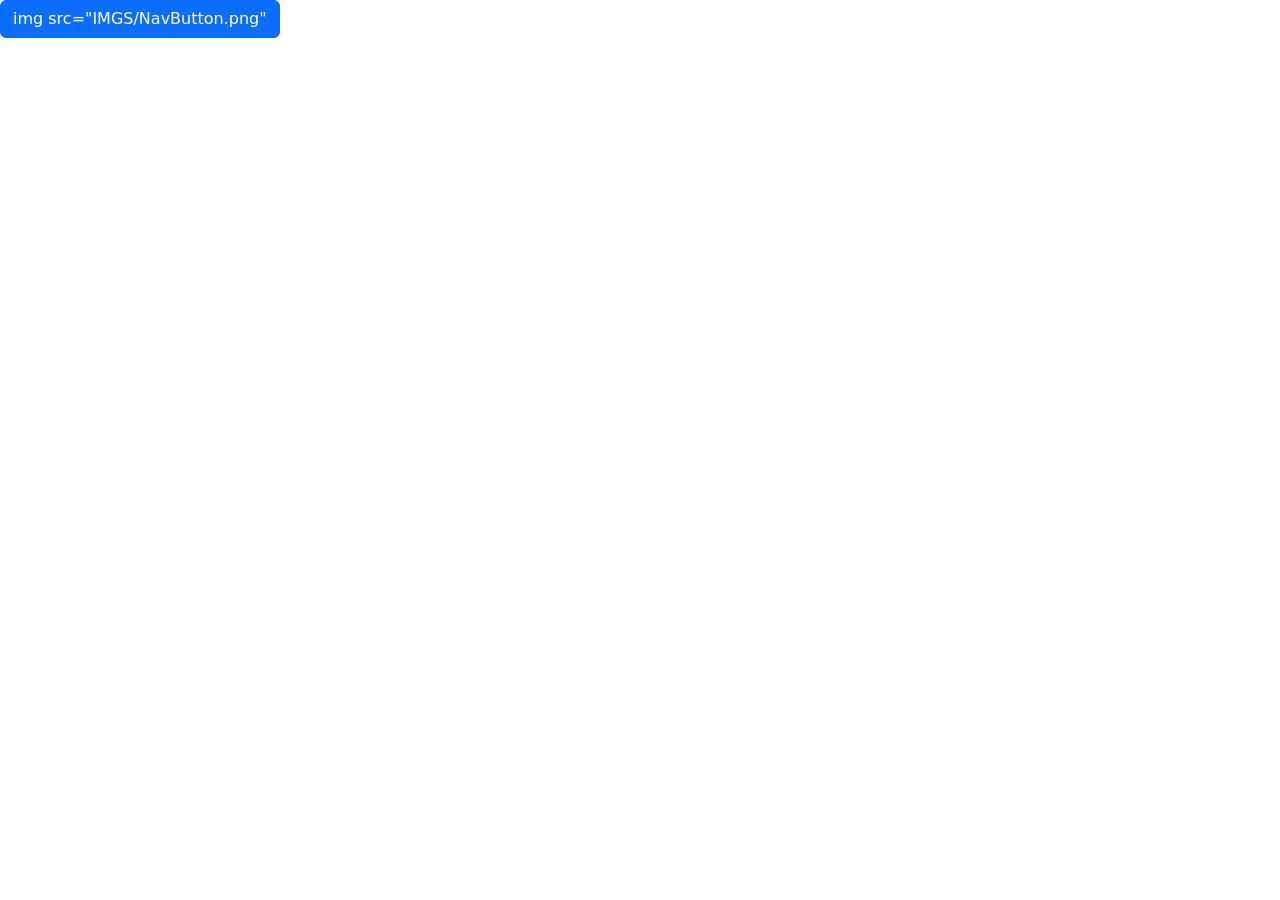
==== index.html @ 6079e24b "Start" ====
<!doctype html>
<html lang="en">

<head>
    <title>James Buchanan</title>
    <!-- Required meta tags -->
    <meta charset="utf-8" />
    <meta name="viewport" content="width=device-width, initial-scale=1, shrink-to-fit=no" />

    <!-- Bootstrap CSS v5.2.1 -->
    <link href="https://cdn.jsdelivr.net/npm/bootstrap@5.3.2/dist/css/bootstrap.min.css" rel="stylesheet"
        integrity="sha384-T3c6CoIi6uLrA9TneNEoa7RxnatzjcDSCmG1MXxSR1GAsXEV/Dwwykc2MPK8M2HN" crossorigin="anonymous" />

    <link rel="stylesheet" href="style.css">
    </link>
</head>

<body>
    <main>

        <a class="btn btn-primary" data-bs-toggle="offcanvas" href="#offcanvasExample" role="button"
            aria-controls="offcanvasExample">
            img src="IMGS/NavButton.png"
        </a>
        <div class="offcanvas offcanvas-start" tabindex="-1" id="offcanvasExample"
            aria-labelledby="offcanvasExampleLabel">
            <div class="offcanvas-header">
                <h5 class="offcanvas-title" id="offcanvasExampleLabel">Offcanvas</h5>
                <button type="button" class="btn-close" data-bs-dismiss="offcanvas" aria-label="Close"></button>
            </div>
            <div class="offcanvas-body">

                </div>
            </div>
        </div>









    </main>
    <!-- Bootstrap JavaScript Libraries -->
    <script src="https://cdn.jsdelivr.net/npm/@popperjs/core@2.11.8/dist/umd/popper.min.js"
        integrity="sha384-I7E8VVD/ismYTF4hNIPjVp/Zjvgyol6VFvRkX/vR+Vc4jQkC+hVqc2pM8ODewa9r"
        crossorigin="anonymous"></script>

    <script src="https://cdn.jsdelivr.net/npm/bootstrap@5.3.2/dist/js/bootstrap.min.js"
        integrity="sha384-BBtl+eGJRgqQAUMxJ7pMwbEyER4l1g+O15P+16Ep7Q9Q+zqX6gSbd85u4mG4QzX+"
        crossorigin="anonymous"></script>

    <script src="script.js"></script>
</body>

</html>
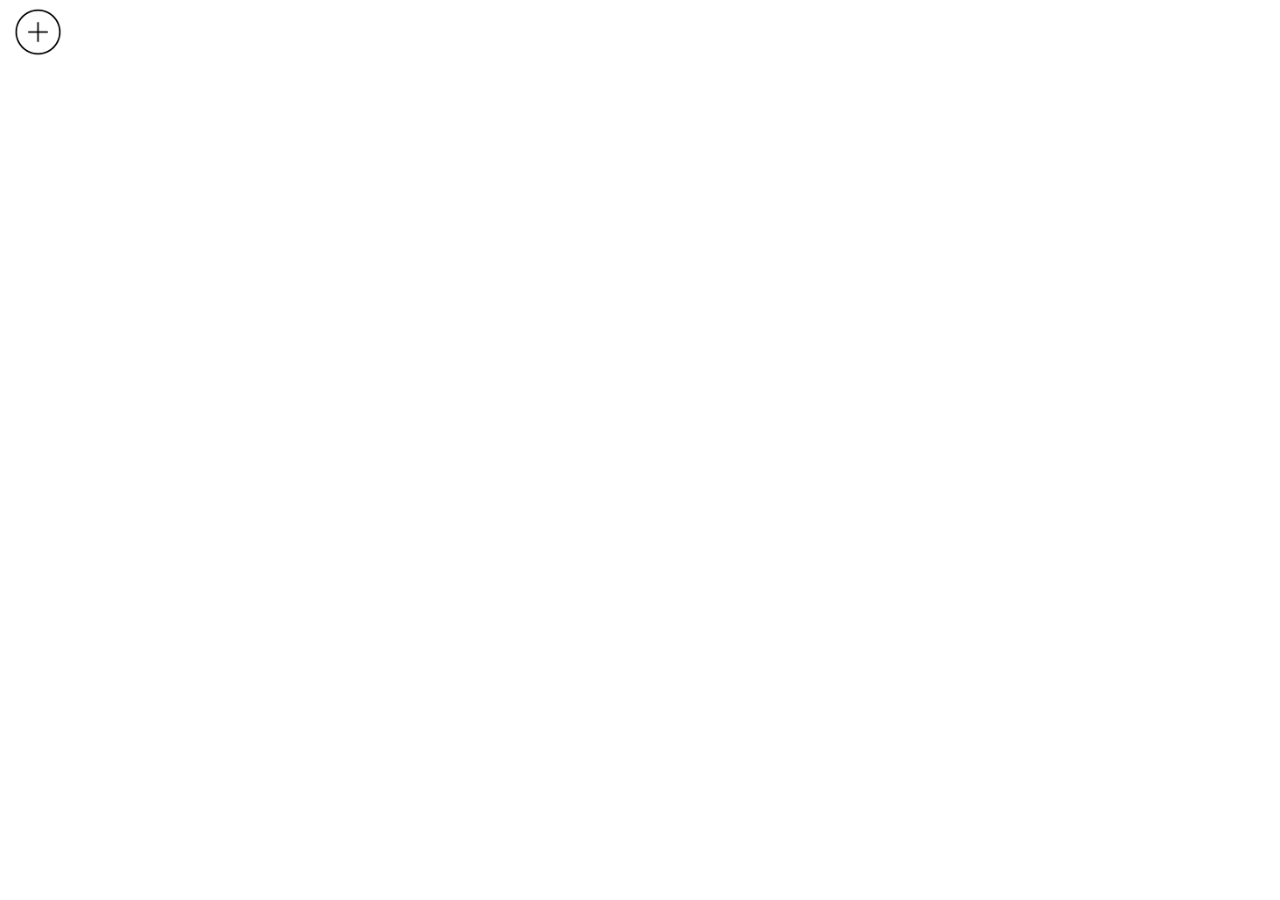
==== commit 857612b1: "Navbar button done" ====
--- a/index.html
+++ b/index.html
@@ -18,21 +18,22 @@
 <body>
     <main>
 
-        <a class="btn btn-primary" data-bs-toggle="offcanvas" href="#offcanvasExample" role="button"
+        <a class="btn" data-bs-toggle="offcanvas" href="#offcanvasExample" role="button"
             aria-controls="offcanvasExample">
-            img src="IMGS/NavButton.png"
+            <img class="bing" src="imgs/NavButton.png">
         </a>
         <div class="offcanvas offcanvas-start" tabindex="-1" id="offcanvasExample"
             aria-labelledby="offcanvasExampleLabel">
             <div class="offcanvas-header">
-                <h5 class="offcanvas-title" id="offcanvasExampleLabel">Offcanvas</h5>
+                <h5 class="offcanvas-title" id="offcanvasExampleLabel">James Buchanan</h5>
                 <button type="button" class="btn-close" data-bs-dismiss="offcanvas" aria-label="Close"></button>
             </div>
             <div class="offcanvas-body">
-
+                
                 </div>
             </div>
         </div>
+
 
 
 
--- a/style.css
+++ b/style.css
@@ -0,0 +1,4 @@
+.bing {
+    height: 50px;
+    weight: 50px;
+}
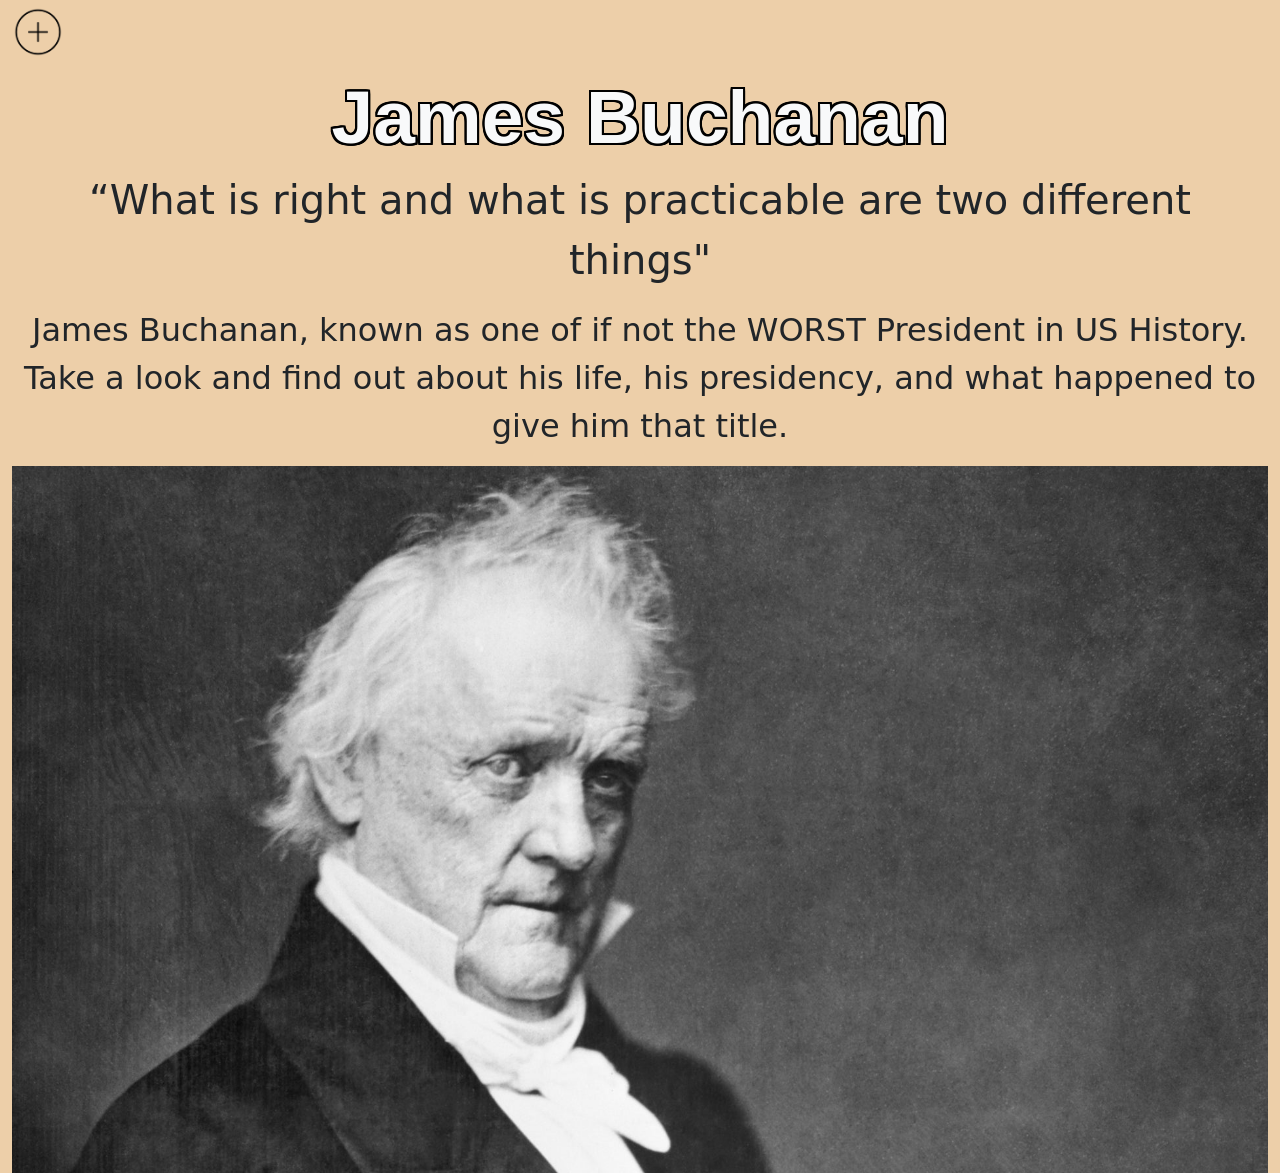
==== commit 1272430c: "Done" ====
--- a/index.html
+++ b/index.html
@@ -18,30 +18,36 @@
 <body>
     <main>
 
-        <a class="btn" data-bs-toggle="offcanvas" href="#offcanvasExample" role="button"
-            aria-controls="offcanvasExample">
-            <img class="bing" src="imgs/NavButton.png">
-        </a>
-        <div class="offcanvas offcanvas-start" tabindex="-1" id="offcanvasExample"
-            aria-labelledby="offcanvasExampleLabel">
-            <div class="offcanvas-header">
-                <h5 class="offcanvas-title" id="offcanvasExampleLabel">James Buchanan</h5>
-                <button type="button" class="btn-close" data-bs-dismiss="offcanvas" aria-label="Close"></button>
-            </div>
-            <div class="offcanvas-body">
-                
+        <div class="">
+            <a class="btn" data-bs-toggle="offcanvas" href="#offcanvasExample" role="button"
+                aria-controls="offcanvasExample">
+                <img class="bing" src="imgs/NavButton.png">
+            </a>
+            <div class="offcanvas offcanvas-start" tabindex="-1" id="offcanvasExample"
+                aria-labelledby="offcanvasExampleLabel">
+                <div class="offcanvas-header">
+                    <a href="index.html">
+                    <h5 class="offcanvas-title fs-1" id="offcanvasExampleLabel">James Buchanan</h5>
+                    </a>
+                    <button type="button" class="btn-close" data-bs-dismiss="offcanvas" aria-label="Close"></button>
                 </div>
+                <a class="navbar-brand ms-2 fs-2" href="EL.html">Early Life</a>
+                <a class="navbar-brand ms-2 fs-2" href="PP.html">Presidency</a>
+                <a class="navbar-brand ms-2 fs-2" href="WC.html">Works Cited</a>
             </div>
         </div>
-
-
-
-
-
-
-
-
-
+        </div>
+        <div class="container-fluid">
+            <div class="row">
+                <h1 class="text-center pt-2 sizing text-light">James Buchanan</h1>
+            </div>
+            <p id="press-quote" class="text-center fs-1">"I like the noise of democracy"</p>
+            <div class="row">
+                <p class="fs-2 text-center">James Buchanan, known as one of if not the WORST President in US History. Take a look and find out about his life, his presidency, and what happened to give him that title.</p>
+            </div>
+            <div class="row">
+                    <img class="img-fluid rounded" src="imgs/BuchananHeader_TheRealOne.jpg">
+            </div>
 
     </main>
     <!-- Bootstrap JavaScript Libraries -->
--- a/style.css
+++ b/style.css
@@ -1,4 +1,39 @@
 .bing {
     height: 50px;
     weight: 50px;
-}+}
+
+body {
+background-color: #EDCFA9;
+}
+
+.sizing {
+    font-size: 75px;
+    text-shadow: 2px 2px 0 #000000,
+    -1px 1px 0 #000000,
+    1px -1px 0 #000000,
+    -1px -1px 0 #000000,
+    0px 1px 0 #000000,
+    0px -1px 0 #000000,
+    -1px 0px 0 #000000,
+    1px 0px 0 #000000,
+    2px 2px 0 #000000,
+    -2px 2px 0 #000000,
+    2px -2px 0 #000000,
+    -2px -2px 0 #000000,
+    0px 2px 0 #000000,
+    0px -2px 0 #000000,
+    -2px 0px 0 #000000,
+    2px 0px 0 #000000,
+    1px 2px 0 #000000,
+    -1px 2px 0 #000000,
+    1px -2px 0 #000000,
+    -1px -2px 0 #000000,
+    2px 1px 0 #000000,
+    -2px 1px 0 #000000,
+    2px -1px 0 #000000,
+    -2px -1px 0 #000000;
+    font-family: "rockwell", sans-serif;
+    font-weight: 700;
+    font-style: normal;
+}
